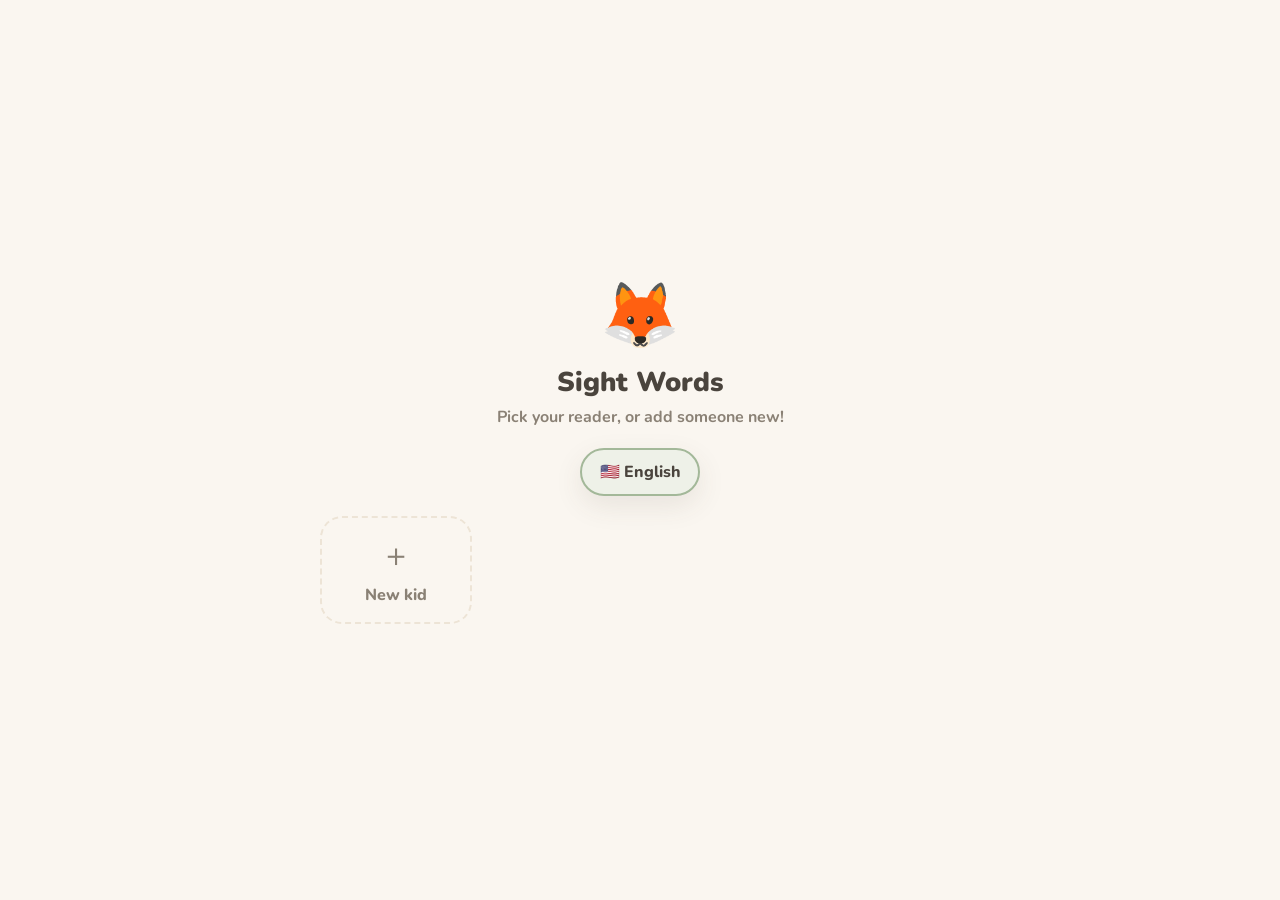
==== index.html @ 8b08bd94 "Reading levels through grade 6; per-kid German enable toggle Reading levels: - English gains g4/g5/g" ====
<!DOCTYPE html>
<html lang="en">
<head>
<meta charset="UTF-8">
<meta name="viewport" content="width=device-width, initial-scale=1, maximum-scale=1, viewport-fit=cover, user-scalable=no">
<title>Sight Words</title>
<meta name="description" content="Bilingual sight-word reading practice for early readers — English and German.">

<!-- PWA -->
<link rel="manifest" href="manifest.json">
<meta name="theme-color" content="#FAF6F0">
<link rel="apple-touch-icon" href="icons/apple-touch-icon.png">
<meta name="apple-mobile-web-app-capable" content="yes">
<meta name="apple-mobile-web-app-status-bar-style" content="default">
<meta name="apple-mobile-web-app-title" content="Sight Words">
<link rel="icon" href="icons/icon-192.png">

<link rel="preconnect" href="https://fonts.googleapis.com">
<link rel="preconnect" href="https://fonts.gstatic.com" crossorigin>
<link href="https://fonts.googleapis.com/css2?family=Nunito:wght@700;800;900&display=swap" rel="stylesheet">

<link rel="stylesheet" href="style.css">
</head>
<body>

<div id="app">

  <!-- ============ SCREEN: KID PICKER ============ -->
  <section id="screen-picker" class="screen active">
    <div class="picker-body">
      <div class="picker-hero">🦊</div>
      <h1 class="screen-title">Sight Words</h1>
      <p id="picker-sub" class="screen-sub">Pick your reader, or add someone new!</p>

      <div id="picker-lang-toggle" class="lang-toggle" role="tablist">
        <button type="button" class="lang-btn active" data-lang="en" aria-label="English">🇺🇸 English</button>
        <button type="button" class="lang-btn" data-lang="de" aria-label="Deutsch">🇩🇪 Deutsch</button>
      </div>

      <div id="kid-list" class="kid-list"></div>

      <form id="new-kid-form" class="new-kid-form hidden">
        <input id="new-kid-input" class="text-input" type="text" placeholder="Kid's name" maxlength="40" autocomplete="off" required>
        <div class="new-kid-actions">
          <button type="button" id="btn-new-kid-cancel" class="btn btn-secondary">Cancel</button>
          <button type="submit" id="btn-new-kid-submit" class="btn btn-primary">Let's go!</button>
        </div>
      </form>
    </div>
  </section>

  <!-- ============ SCREEN: HOME ============ -->
  <section id="screen-home" class="screen">
    <div class="home-topbar">
      <div class="home-topbar-left">
        <button id="btn-switch-kid" type="button" class="icon-btn" aria-label="Switch kid" title="Switch kid">👥</button>
        <button id="btn-leaderboard" type="button" class="icon-btn" aria-label="Leaderboard" title="Leaderboard">🏆</button>
      </div>
      <div id="home-lang-toggle" class="lang-toggle lang-toggle-compact" role="tablist">
        <button type="button" class="lang-btn active" data-lang="en" aria-label="English">🇺🇸</button>
        <button type="button" class="lang-btn" data-lang="de" aria-label="Deutsch">🇩🇪</button>
      </div>
      <button id="btn-open-settings" type="button" class="icon-btn" aria-label="Settings" title="Settings">⚙️</button>
    </div>

    <h1 id="home-greeting" class="screen-title">Hi there! 👋</h1>

    <div class="home-cards">
      <div id="card-streak" class="card card-streak">
        <div id="streak-icon" class="card-icon">🔥</div>
        <div id="streak-text" class="card-big-text">0 day streak</div>
      </div>

      <div class="card card-progress">
        <div class="progress-bar-row">
          <div class="progress-bar-track">
            <div id="progress-bar-fill" class="progress-bar-fill"></div>
          </div>
          <div id="progress-bar-label" class="progress-bar-label">0/20</div>
        </div>
        <div id="progress-encouragement" class="card-sub-text">Let's get started!</div>
      </div>

      <div class="card card-weekly">
        <div class="weekly-chart-header">
          <span id="weekly-chart-title" class="weekly-chart-title">Last 7 days</span>
        </div>
        <div id="weekly-chart" class="weekly-chart"></div>
      </div>
    </div>

    <button id="btn-start-practice" type="button" class="btn-start">Start practice ▶</button>
  </section>

  <!-- ============ SCREEN: PRACTICE ============ -->
  <section id="screen-practice" class="screen">
    <div class="practice-topbar">
      <div id="practice-progress-track" class="practice-progress-track">
        <div id="practice-progress-fill" class="practice-progress-fill"></div>
      </div>
      <button id="btn-end-session" type="button" class="btn-end-session">End session</button>
    </div>

    <div id="speech-unsupported-banner" class="banner hidden">
      Speech isn't available here — open this page in Safari.
    </div>

    <div class="practice-center">
      <div id="confetti-layer" class="confetti" aria-hidden="true"></div>
      <div id="practice-word" class="practice-word"></div>
      <p id="practice-prompt" class="practice-prompt">What word is this?</p>
    </div>

    <div class="practice-mic-area">
      <button id="btn-mic" type="button" class="mic-btn" aria-label="Tap to listen">
        <span class="mic-emoji">🎤</span>
      </button>
      <p id="mic-status" class="mic-status">Tap to listen</p>
    </div>

    <div id="feedback-wrong" class="feedback-wrong hidden">
      <button id="btn-hear-word" type="button" class="btn btn-secondary">🔊 Hear the word</button>
      <button id="btn-mark-correct" type="button" class="btn btn-secondary">✅ I said it right!</button>
      <button id="btn-next-word" type="button" class="btn btn-primary">Next ▸</button>
    </div>

    <button id="btn-skip" type="button" class="btn-skip">Skip ▸</button>
  </section>

  <!-- ============ SCREEN: SESSION SUMMARY ============ -->
  <section id="screen-summary" class="screen">
    <div id="summary-confetti" class="confetti" aria-hidden="true"></div>
    <div class="summary-body">
      <div class="summary-emoji">🎉</div>
      <h1 id="summary-title" class="screen-title">Session complete!</h1>
      <div id="summary-stars" class="summary-stars"></div>
      <div id="summary-count" class="summary-count">0 / 0 correct</div>
      <div id="summary-practiced" class="card-sub-text"></div>
    </div>
    <button id="btn-summary-home" type="button" class="btn btn-primary btn-large">Back home</button>
  </section>

  <!-- ============ SCREEN: SETTINGS ============ -->
  <section id="screen-settings" class="screen">
    <div class="settings-topbar">
      <button id="btn-settings-back" type="button" class="icon-btn" aria-label="Back" title="Back">←</button>
      <h1 id="settings-heading" class="screen-title settings-title">Settings</h1>
    </div>

    <div class="settings-block">
      <h2 id="appearance-heading" class="section-title">Appearance</h2>
      <label id="label-theme" class="field-label">Theme</label>
      <div id="theme-toggle" class="lang-toggle" role="tablist">
        <button type="button" id="theme-btn-light" class="lang-btn theme-btn active" data-theme="light">☀️ Light</button>
        <button type="button" id="theme-btn-dark" class="lang-btn theme-btn" data-theme="dark">🌙 Dark</button>
      </div>
    </div>

    <div class="settings-block">
      <h2 id="general-heading" class="section-title">General</h2>
      <label id="label-avatar" class="field-label">Avatar</label>
      <p id="avatar-progress-text" class="settings-hint">0 words mastered combined</p>
      <div id="emoji-picker" class="emoji-picker"></div>

      <label id="label-enable-german" class="field-label">🇩🇪 Enable German</label>
      <div id="german-toggle" class="lang-toggle" role="tablist">
        <button type="button" id="german-toggle-off" class="lang-btn german-toggle-btn active" data-german="off">Off</button>
        <button type="button" id="german-toggle-on" class="lang-btn german-toggle-btn" data-german="on">On</button>
      </div>

      <label id="label-kid-name" class="field-label">Kid's name</label>
      <input id="settings-kid-name" class="text-input" type="text" maxlength="40">

      <label id="label-words-per-session" class="field-label">Words per session</label>
      <input id="settings-words-per-session" class="text-input" type="number" min="5" max="50" inputmode="numeric">

      <label id="label-new-words-per-day" class="field-label">New words per day</label>
      <input id="settings-new-words-per-day" class="text-input" type="number" min="0" max="10" inputmode="numeric">

      <label id="label-level-en" class="field-label">Reading level 🇺🇸</label>
      <div id="level-picker-en" class="level-picker" role="tablist"></div>

      <div id="german-level-block" class="hidden">
        <label id="label-level-de" class="field-label">Reading level 🇩🇪</label>
        <div id="level-picker-de" class="level-picker" role="tablist"></div>
      </div>

      <button id="btn-settings-save" type="button" class="btn btn-primary btn-large">Save settings</button>
    </div>

    <div class="settings-block">
      <h2 class="section-title"><span id="mastery-title-text">Word mastery</span> <span id="mastery-lang-label" class="section-title-sub"></span></h2>
      <div id="mastery-chips" class="mastery-chips"></div>
      <div id="mastery-lists" class="mastery-lists"></div>
    </div>

    <div class="settings-block settings-danger">
      <h2 id="danger-zone-heading" class="section-title">Danger zone</h2>

      <div class="danger-row">
        <p id="reset-hint" class="settings-hint">Clears all progress for this kid, in both languages. Can't be undone.</p>
        <button id="btn-reset-progress" type="button" class="btn btn-danger">Reset all progress</button>
        <div id="confirm-reset" class="confirm-box hidden">
          <p id="reset-confirm-text">Really reset everything for this kid?</p>
          <div class="confirm-actions">
            <button id="btn-reset-cancel" type="button" class="btn btn-secondary">Cancel</button>
            <button id="btn-reset-confirm" type="button" class="btn btn-danger">Yes, delete everything</button>
          </div>
        </div>
      </div>

      <div class="danger-row">
        <p id="delete-hint" class="settings-hint">Removes this kid entirely, from every device. Can't be undone.</p>
        <button id="btn-delete-kid" type="button" class="btn btn-danger">Delete kid</button>
        <div id="confirm-delete-kid" class="confirm-box hidden">
          <p id="delete-confirm-text">Really delete this kid completely?</p>
          <div class="confirm-actions">
            <button id="btn-delete-kid-cancel" type="button" class="btn btn-secondary">Cancel</button>
            <button id="btn-delete-kid-confirm" type="button" class="btn btn-danger">Yes, delete everything</button>
          </div>
        </div>
      </div>
    </div>
  </section>

  <!-- ============ SCREEN: LEADERBOARD ============ -->
  <section id="screen-leaderboard" class="screen">
    <div class="settings-topbar">
      <button id="btn-leaderboard-back" type="button" class="icon-btn" aria-label="Back" title="Back">←</button>
      <h1 id="leaderboard-heading" class="screen-title settings-title">Leaderboard</h1>
    </div>

    <div id="period-picker" class="level-picker" role="tablist"></div>

    <div id="leaderboard-list" class="leaderboard-list"></div>
  </section>

</div>

<div id="toast" class="toast hidden"></div>

<script src="words.js"></script>
<script src="app.js"></script>
</body>
</html>
---- style.css ----
/* ===========================================================
   Sight Words Training — styles
   Modern Scandi pastel, cheerful, mobile-first (scales to iPad).
   =========================================================== */

:root {
  --bg: #FAF6F0;
  --ink: #4A443D;
  --ink-dim: #8A8175;
  --card: #FFFDF9;
  --border: #EDE4D6;

  --sage: #A3B899;
  --sage-deep: #5F7355;
  --rose: #DFA8A8;
  --rose-deep: #8F4F4F;
  --ochre: #E5C078;
  --ochre-deep: #8A6A2E;
  --powder: #A5BFD0;
  --powder-deep: #3F5A6B;

  --success: #7EA46B;
  --danger: #C96A5B;
  --danger-deep: #8A3B2E;

  --shadow: 0 10px 28px rgba(74, 68, 61, 0.10);
  --shadow-lg: 0 16px 40px rgba(74, 68, 61, 0.16);
  --radius: 22px;
  --radius-sm: 16px;
}

/* Theme is app-controlled (Settings > Appearance), not tied to the
   device's system setting — defaults to light regardless of OS mode. */
:root[data-theme="dark"] {
  --bg: #23211d;
  --ink: #F3EEE4;
  --ink-dim: #ABA294;
  --card: #2E2B25;
  --border: #3C382F;
  --shadow: 0 10px 28px rgba(0, 0, 0, 0.35);
  --shadow-lg: 0 16px 40px rgba(0, 0, 0, 0.45);
}

* { box-sizing: border-box; }
p { margin: 0; }

html, body {
  height: 100%;
  overflow-x: hidden;
  overscroll-behavior: none;
}

body {
  margin: 0;
  background: var(--bg);
  color: var(--ink);
  font-family: "Nunito", -apple-system, BlinkMacSystemFont, "Segoe UI", Roboto, Helvetica, Arial, sans-serif;
  font-size: 16px;
  -webkit-tap-highlight-color: transparent;
  user-select: none;
  -webkit-user-select: none;
}

button, input {
  font-family: inherit;
  color: inherit;
  font-size: 16px; /* prevents iOS zoom-on-focus */
}

button { cursor: pointer; }

#app {
  min-height: 100vh;
  min-height: 100dvh;
  display: flex;
  flex-direction: column;
  padding-top: env(safe-area-inset-top);
  padding-bottom: env(safe-area-inset-bottom);
  padding-left: env(safe-area-inset-left);
  padding-right: env(safe-area-inset-right);
  max-width: 640px;
  margin: 0 auto;
  position: relative;
}

.screen {
  display: none;
  flex: 1;
  flex-direction: column;
  padding: 1.5rem 1.5rem 2rem;
  min-height: 100%;
}
.screen.active { display: flex; }

.screen-title {
  font-size: 1.7rem;
  font-weight: 900;
  margin: 0 0 0.35rem;
  text-align: center;
}
.screen-sub {
  text-align: center;
  color: var(--ink-dim);
  font-weight: 700;
  margin-bottom: 1.25rem;
}

.icon-btn {
  background: var(--card);
  border: none;
  border-radius: 14px;
  width: 2.75rem;
  height: 2.75rem;
  min-width: 56px;
  min-height: 56px;
  font-size: 1.3rem;
  display: flex;
  align-items: center;
  justify-content: center;
  box-shadow: var(--shadow);
  transition: transform 0.15s ease;
}
.icon-btn:active { transform: scale(0.92); }

/* ---------------- Buttons ---------------- */

.btn {
  border: none;
  border-radius: 16px;
  padding: 0.9rem 1.4rem;
  font-weight: 800;
  font-size: 1.05rem;
  min-height: 56px;
  transition: transform 0.15s ease, box-shadow 0.15s ease;
  box-shadow: var(--shadow);
}
.btn:active { transform: scale(0.96); }

.btn-primary { background: var(--sage); color: #fff; }
.btn-secondary { background: var(--card); color: var(--ink); border: 2px solid var(--border); }
.btn-danger { background: var(--danger); color: #fff; }
.btn-large { width: 100%; font-size: 1.15rem; padding: 1.1rem 1.4rem; }

.btn-start {
  margin-top: auto;
  border: none;
  border-radius: 24px;
  padding: 1.3rem;
  font-size: 1.35rem;
  font-weight: 900;
  color: #fff;
  background: linear-gradient(135deg, var(--sage), var(--powder));
  box-shadow: var(--shadow-lg);
  min-height: 64px;
  transition: transform 0.15s ease;
}
.btn-start:active { transform: scale(0.97); }

.text-input {
  width: 100%;
  border: 2px solid var(--border);
  background: var(--card);
  border-radius: var(--radius-sm);
  padding: 0.85rem 1rem;
  font-weight: 700;
  margin-bottom: 1rem;
  min-height: 56px;
}
.text-input:focus { outline: 2px solid var(--sage); }

.field-label {
  display: block;
  font-weight: 800;
  color: var(--ink-dim);
  font-size: 0.9rem;
  margin: 0.4rem 0 0.35rem;
}

/* ---------------- Lang toggle ---------------- */

.lang-toggle {
  display: flex;
  gap: 0.5rem;
  justify-content: center;
  margin-bottom: 1.25rem;
}
.lang-btn {
  border: 2px solid var(--border);
  background: var(--card);
  border-radius: 999px;
  padding: 0.6rem 1.1rem;
  font-weight: 800;
  min-height: 48px;
  box-shadow: var(--shadow);
  transition: transform 0.15s ease, border-color 0.15s ease;
}
.lang-btn.active {
  border-color: var(--sage);
  background: color-mix(in srgb, var(--sage) 18%, var(--card));
}
.lang-btn:active { transform: scale(0.94); }
.lang-toggle-compact {
  /* Overrides .lang-toggle's margin-bottom (meant for standalone use) so
     this embedded topbar instance doesn't get pushed off-center relative
     to the icon buttons sharing its flex row. */
  margin-bottom: 0;
}
.lang-toggle-compact .lang-btn {
  padding: 0.5rem 0.7rem;
  min-height: 44px;
  font-size: 1.2rem;
}

/* Reading-level picker (Settings > General) — same segmented-control look
   as .lang-toggle/.lang-btn (deliberately a separate class, not reusing
   .lang-toggle, so the global language-toggle click delegator never sees
   these buttons), left-aligned and wrapping since its labels
   ("2nd/3rd grade" / "2./3. Klasse") are longer than a lang flag. */
.level-picker {
  display: flex;
  gap: 0.5rem;
  flex-wrap: wrap;
  margin-bottom: 1rem;
}
.level-btn {
  border: 2px solid var(--border);
  background: var(--card);
  border-radius: 999px;
  padding: 0.55rem 0.9rem;
  font-weight: 800;
  font-size: 0.9rem;
  min-height: 44px;
  box-shadow: var(--shadow);
  transition: transform 0.15s ease, border-color 0.15s ease;
}
.level-btn.selected {
  border-color: var(--sage);
  background: color-mix(in srgb, var(--sage) 18%, var(--card));
}
.level-btn:active { transform: scale(0.94); }

/* ---------------- Emoji picker (Settings > Avatar) ---------------- */

.emoji-picker { margin-bottom: 0.5rem; }
.avatar-tier { margin-bottom: 0.9rem; }
.avatar-tier:last-child { margin-bottom: 0; }
.avatar-tier-label {
  font-size: 0.78rem;
  font-weight: 800;
  color: var(--ink-dim);
  margin-bottom: 0.4rem;
}
.avatar-tier-row {
  display: flex;
  flex-wrap: wrap;
  gap: 0.5rem;
}
.emoji-btn {
  border: 2px solid var(--border);
  background: var(--card);
  border-radius: 14px;
  width: 3rem;
  height: 3rem;
  min-width: 48px;
  min-height: 48px;
  font-size: 1.5rem;
  display: flex;
  align-items: center;
  justify-content: center;
  box-shadow: var(--shadow);
  transition: transform 0.15s ease, border-color 0.15s ease;
}
.emoji-btn.selected {
  border-color: var(--sage);
  background: color-mix(in srgb, var(--sage) 18%, var(--card));
}
.emoji-btn:active { transform: scale(0.92); }
.emoji-btn.locked {
  position: relative;
  opacity: 0.4;
  box-shadow: none;
  cursor: not-allowed;
}
.emoji-btn.locked:active { transform: none; }
.emoji-btn-lock {
  position: absolute;
  bottom: -3px;
  right: -3px;
  font-size: 0.7rem;
  background: var(--card);
  border-radius: 50%;
  line-height: 1;
  padding: 2px;
}

/* ---------------- Picker screen ---------------- */

.picker-body {
  display: flex;
  flex-direction: column;
  justify-content: center;
  flex: 1;
  overflow-y: auto;
}
.picker-hero {
  font-size: 4rem;
  text-align: center;
  margin-bottom: 0.25rem;
}

.kid-list {
  display: grid;
  /* Column count derives from available width instead of fixed per-
     breakpoint counts: auto-fill can never make the grid wider than its
     container (the 1fr max caps every track), so cards can't bleed past
     the screen edges no matter the viewport or name length — and wider
     screens automatically fit more kids per row. */
  grid-template-columns: repeat(auto-fill, minmax(120px, 1fr));
  gap: 0.7rem;
  width: 100%;
  max-width: 100%;
}

.kid-card {
  background: var(--card);
  border: none;
  border-radius: var(--radius);
  padding: 1rem 0.6rem;
  box-shadow: var(--shadow);
  display: flex;
  flex-direction: column;
  align-items: center;
  gap: 0.4rem;
  min-height: 104px;
  min-width: 0; /* let the grid track shrink below the name's min-content width */
  transition: transform 0.15s ease;
}
.kid-card:active { transform: scale(0.95); }
.kid-card.selected { outline: 3px solid var(--sage); outline-offset: -3px; }
.kid-card .kid-avatar { font-size: 2rem; }
.kid-card .kid-name { font-weight: 800; text-align: center; overflow-wrap: anywhere; }

.kid-card.new-kid-card {
  background: transparent;
  border: 2px dashed var(--border);
  box-shadow: none;
  color: var(--ink-dim);
}
.kid-card.new-kid-card .kid-avatar { font-size: 2rem; }

.new-kid-form {
  margin-top: 1.25rem;
}
.new-kid-actions {
  display: flex;
  gap: 0.7rem;
}
.new-kid-actions .btn { flex: 1; }

/* ---------------- Home screen ---------------- */

.home-topbar {
  display: flex;
  align-items: center;
  justify-content: space-between;
  margin-bottom: 1rem;
}
.home-topbar-left { display: flex; align-items: center; gap: 0.5rem; }

#home-greeting { margin-top: 0.25rem; }

.home-cards {
  display: flex;
  flex-direction: column;
  gap: 0.9rem;
  margin: 1rem 0 1.5rem;
}

.card {
  background: var(--card);
  border-radius: var(--radius);
  padding: 1.1rem 1.25rem;
  box-shadow: var(--shadow);
  display: flex;
  align-items: center;
  gap: 1rem;
}

.card-streak { background: linear-gradient(135deg, color-mix(in srgb, var(--ochre) 35%, var(--card)), var(--card)); transition: background 0.3s ease; }
.card-streak.no-streak { background: linear-gradient(135deg, color-mix(in srgb, var(--powder) 32%, var(--card)), var(--card)); }
.card-icon { font-size: 2rem; }
.card-big-text { font-size: 1.2rem; font-weight: 800; }
.card-mid-text { font-size: 1.05rem; font-weight: 700; color: var(--ink-dim); }
.card-sub-text { font-size: 0.95rem; font-weight: 700; color: var(--ink-dim); text-align: center; }

.card-progress { flex-direction: column; align-items: stretch; }
.progress-bar-row {
  display: flex;
  align-items: center;
  gap: 0.75rem;
}
.progress-bar-track {
  flex: 1;
  height: 22px;
  border-radius: 999px;
  background: var(--border);
  overflow: hidden;
  box-shadow: inset 0 2px 4px rgba(74, 68, 61, 0.12);
}
.progress-bar-fill {
  height: 100%;
  width: 0%;
  background: linear-gradient(90deg, var(--sage), var(--powder));
  border-radius: 999px;
  transition: width 0.4s ease;
}
.progress-bar-label {
  font-weight: 900;
  font-size: 1.1rem;
  white-space: nowrap;
  flex-shrink: 0;
}

.card-weekly { flex-direction: column; align-items: stretch; gap: 0.6rem; }
.weekly-chart-header {
  display: flex;
  align-items: center;
  justify-content: space-between;
}
.weekly-chart-title { font-weight: 800; font-size: 0.9rem; color: var(--ink-dim); }

.weekly-chart {
  display: flex;
  justify-content: space-between;
  align-items: flex-end;
  gap: 0.35rem;
}
.weekly-bar-col {
  display: flex;
  flex-direction: column;
  align-items: center;
  gap: 0.3rem;
  flex: 1;
}
/* Positioning context only, no background/box of its own — bars stand
   alone on the card, scaled relative to the week's own busiest day. */
.weekly-bar-track {
  width: 100%;
  max-width: 22px;
  position: relative;
}
.weekly-bar-fill {
  position: absolute;
  left: 0;
  right: 0;
  bottom: 0;
  background: var(--sage);
  border-radius: 7px;
  transition: height 0.3s ease;
}
/* Sits just above the top of its own bar (bottom offset = fill height + a
   few px) so a zero-count day's "0" rests almost on the day label below,
   instead of floating at a fixed height unrelated to the actual count. */
.weekly-bar-count {
  position: absolute;
  left: 50%;
  transform: translateX(-50%);
  font-size: 0.85rem;
  font-weight: 400;
  color: var(--ink-dim);
  white-space: nowrap;
  transition: bottom 0.3s ease;
}
.weekly-bar-col.is-today .weekly-bar-count { font-weight: 800; color: var(--sage-deep); }
.weekly-bar-daylabel { font-size: 0.7rem; font-weight: 400; color: var(--ink-dim); }
.weekly-bar-col.is-today .weekly-bar-daylabel { font-weight: 800; color: var(--ink); }

/* ---------------- Practice screen ---------------- */

.practice-topbar {
  display: flex;
  align-items: center;
  gap: 0.75rem;
  margin-bottom: 0.75rem;
}

.practice-progress-track {
  flex: 1;
  height: 10px;
  border-radius: 999px;
  background: var(--border);
  overflow: hidden;
}
.practice-progress-fill {
  height: 100%;
  width: 0%;
  background: linear-gradient(90deg, var(--sage), var(--powder));
  border-radius: 999px;
  transition: width 0.3s ease;
}

.btn-end-session {
  background: none;
  border: none;
  color: var(--ink-dim);
  font-weight: 700;
  font-size: 0.85rem;
  padding: 0.4rem 0.2rem;
  min-height: 44px;
  white-space: nowrap;
}

.banner {
  background: color-mix(in srgb, var(--ochre) 30%, var(--card));
  border-radius: var(--radius-sm);
  padding: 0.75rem 1rem;
  font-weight: 700;
  font-size: 0.9rem;
  text-align: center;
  margin-bottom: 0.75rem;
}

.practice-center {
  flex: 1;
  display: flex;
  flex-direction: column;
  align-items: center;
  justify-content: center;
  position: relative;
  min-height: 30vh;
  text-align: center;
}

.practice-word {
  font-weight: 900;
  line-height: 1;
  font-size: clamp(2.8rem, 15vw, 6.5rem);
  word-break: break-word;
  color: var(--ink);
  transition: transform 0.15s ease;
}
.practice-word.shake { animation: shake 0.4s ease; }

@keyframes shake {
  0%, 100% { transform: translateX(0); }
  20% { transform: translateX(-8px); }
  40% { transform: translateX(8px); }
  60% { transform: translateX(-6px); }
  80% { transform: translateX(6px); }
}

.practice-prompt {
  margin-top: 0.75rem;
  color: var(--ink-dim);
  font-weight: 700;
  font-size: 0.95rem;
}

.practice-mic-area {
  display: flex;
  flex-direction: column;
  align-items: center;
  gap: 0.6rem;
  padding: 1rem 0;
}

.mic-btn {
  width: 6rem;
  height: 6rem;
  border-radius: 50%;
  border: none;
  background: linear-gradient(135deg, var(--sage), var(--powder));
  box-shadow: var(--shadow-lg);
  display: flex;
  align-items: center;
  justify-content: center;
  transition: transform 0.15s ease;
}
.mic-btn:active { transform: scale(0.93); }
.mic-btn .mic-emoji { font-size: 2.4rem; }
.mic-btn:disabled { opacity: 0.4; }

.mic-btn.listening {
  animation: pulse 1.1s ease-in-out infinite;
}
/* Visual cue that the last attempt on this word came back wrong — cleared
   the moment they retry, mark it correct, or move to the next word. */
.mic-btn.was-wrong {
  background: linear-gradient(135deg, var(--rose), color-mix(in srgb, var(--rose) 45%, var(--card)));
}
@keyframes pulse {
  0%, 100% { box-shadow: 0 0 0 0 color-mix(in srgb, var(--sage) 55%, transparent), var(--shadow-lg); }
  50% { box-shadow: 0 0 0 18px color-mix(in srgb, var(--sage) 0%, transparent), var(--shadow-lg); }
}

.mic-status {
  font-weight: 800;
  color: var(--ink-dim);
  min-height: 1.3em;
}

.feedback-wrong {
  display: flex;
  flex-wrap: wrap;
  gap: 0.7rem;
  justify-content: center;
  padding-bottom: 0.5rem;
}
.feedback-wrong .btn { flex: 1 1 140px; max-width: 220px; }

.btn-skip {
  background: none;
  border: none;
  color: var(--ink-dim);
  font-weight: 700;
  align-self: center;
  padding: 0.6rem 1rem;
  min-height: 48px;
}

/* Confetti burst — plain CSS, pastel palette, short-lived */
.confetti {
  position: absolute;
  inset: 0;
  pointer-events: none;
  overflow: visible;
  z-index: 5;
}
.confetti-piece {
  position: absolute;
  top: 50%;
  left: 50%;
  width: 10px;
  height: 14px;
  border-radius: 3px;
  opacity: 0;
}
.confetti-piece.burst {
  animation: confetti-burst 1.1s ease-out forwards;
}
@keyframes confetti-burst {
  0% { opacity: 1; transform: translate(-50%, -50%) rotate(0deg) translateY(0); }
  100% { opacity: 0; transform: translate(var(--dx), var(--dy)) rotate(var(--rot)); }
}

.win-star {
  position: absolute;
  top: 50%;
  left: 50%;
  transform: translate(-50%, -50%) scale(0);
  font-size: 4.5rem;
  z-index: 6;
  pointer-events: none;
}
.win-star.pop { animation: star-pop 1.1s ease-out forwards; }
@keyframes star-pop {
  0% { transform: translate(-50%, -50%) scale(0) rotate(0deg); opacity: 0; }
  35% { transform: translate(-50%, -50%) scale(1.3) rotate(-10deg); opacity: 1; }
  60% { transform: translate(-50%, -50%) scale(1) rotate(6deg); opacity: 1; }
  100% { transform: translate(-50%, -50%) scale(1) rotate(0deg); opacity: 0; }
}

/* ---------------- Summary screen ---------------- */

.summary-body {
  flex: 1;
  display: flex;
  flex-direction: column;
  align-items: center;
  justify-content: center;
  gap: 0.5rem;
  position: relative;
}
.summary-emoji { font-size: 3.5rem; }
.summary-stars { font-size: 2rem; letter-spacing: 0.2rem; }
.summary-count { font-size: 1.6rem; font-weight: 900; }

/* ---------------- Settings screen ---------------- */

.settings-topbar {
  display: flex;
  align-items: center;
  gap: 0.75rem;
  margin-bottom: 0.5rem;
}
.settings-title { margin: 0; text-align: left; flex: 1; }

.settings-block {
  background: var(--card);
  border-radius: var(--radius);
  box-shadow: var(--shadow);
  padding: 1.1rem 1.25rem;
  margin-bottom: 1rem;
}

.section-title {
  font-size: 1.05rem;
  font-weight: 900;
  margin: 0 0 0.6rem;
}
.section-title-sub {
  font-weight: 700;
  color: var(--ink-dim);
  font-size: 0.9rem;
}

.settings-hint {
  color: var(--ink-dim);
  font-weight: 600;
  font-size: 0.9rem;
  margin-bottom: 0.6rem;
}

.mastery-chips {
  display: grid;
  grid-template-columns: repeat(2, 1fr);
  gap: 0.6rem;
  margin-bottom: 0.9rem;
}
.mastery-chip {
  border-radius: var(--radius-sm);
  padding: 0.75rem 0.9rem;
  font-weight: 800;
  display: flex;
  flex-direction: column;
  gap: 0.15rem;
}
.mastery-chip .chip-count { font-size: 1.4rem; font-weight: 900; }
.mastery-chip .chip-label { font-size: 0.8rem; opacity: 0.85; }
.chip-new { background: color-mix(in srgb, var(--powder) 35%, var(--card)); color: var(--powder-deep); }
.chip-learning { background: color-mix(in srgb, var(--rose) 35%, var(--card)); color: var(--rose-deep); }
.chip-familiar { background: color-mix(in srgb, var(--ochre) 35%, var(--card)); color: var(--ochre-deep); }
.chip-mastered { background: color-mix(in srgb, var(--sage) 35%, var(--card)); color: var(--sage-deep); }

.mastery-lists { display: flex; flex-direction: column; gap: 0.5rem; }
.mastery-level-group summary {
  cursor: pointer;
  font-weight: 800;
  padding: 0.6rem 0.2rem;
  list-style: none;
}
.mastery-level-group summary::-webkit-details-marker { display: none; }
.mastery-level-group summary::before { content: "▸ "; }
.mastery-level-group[open] summary::before { content: "▾ "; }
.mastery-word-chips {
  display: flex;
  flex-wrap: wrap;
  gap: 0.35rem;
  padding: 0.4rem 0.2rem 0.6rem;
}
.mastery-word-chip {
  background: var(--bg);
  border: 1px solid var(--border);
  border-radius: 999px;
  padding: 0.25rem 0.6rem;
  font-size: 0.85rem;
  font-weight: 700;
}

.settings-danger .danger-row { margin-bottom: 1rem; }
.settings-danger .danger-row:last-child { margin-bottom: 0; }

.confirm-box {
  background: color-mix(in srgb, var(--danger) 12%, var(--card));
  border-radius: var(--radius-sm);
  padding: 0.85rem;
  margin-top: 0.6rem;
}
.confirm-box p { font-weight: 800; margin-bottom: 0.6rem; }
.confirm-actions { display: flex; gap: 0.6rem; }
.confirm-actions .btn { flex: 1; }

/* ---------------- Leaderboard ---------------- */

/* 5 options must fit on one line even on the narrowest iPhone — denser
   sizing than the 2-3-option reading-level pickers that share .level-btn. */
#period-picker {
  margin-bottom: 1.25rem;
  flex-wrap: nowrap;
  gap: 0.3rem;
}
#period-picker .level-btn {
  flex: 1;
  padding: 0.5rem 0.2rem;
  font-size: 0.72rem;
  min-height: 40px;
  white-space: nowrap;
}

.leaderboard-list { display: flex; flex-direction: column; gap: 0.6rem; }
.leaderboard-row {
  background: var(--card);
  border-radius: var(--radius-sm);
  box-shadow: var(--shadow);
  padding: 0.7rem 1rem;
  display: flex;
  align-items: center;
  gap: 0.75rem;
}
.leaderboard-row.current { outline: 3px solid var(--sage); }
.leaderboard-rank {
  font-size: 1.1rem;
  font-weight: 900;
  width: 1.8rem;
  text-align: center;
  flex-shrink: 0;
  color: var(--ink-dim);
}
.leaderboard-avatar { font-size: 1.6rem; flex-shrink: 0; }
.leaderboard-name { font-weight: 800; flex: 1; }
.leaderboard-count { font-weight: 800; color: var(--ink-dim); white-space: nowrap; }

/* ---------------- Toast ---------------- */

.toast {
  position: fixed;
  left: 50%;
  bottom: calc(1.5rem + env(safe-area-inset-bottom));
  transform: translateX(-50%);
  background: var(--ink);
  color: var(--bg);
  padding: 0.75rem 1.3rem;
  border-radius: 999px;
  font-weight: 800;
  box-shadow: var(--shadow-lg);
  z-index: 100;
  max-width: 90vw;
  text-align: center;
  transition: opacity 0.25s ease, transform 0.25s ease;
}
.toast.hidden { opacity: 0; pointer-events: none; transform: translateX(-50%) translateY(10px); }

.hidden { display: none !important; }

/* ---------------- iPad / larger screens ---------------- */

@media (min-width: 700px) {
  #app { max-width: 720px; }
  .screen { padding: 2.25rem 2.5rem 2.5rem; }
  .practice-word { font-size: clamp(3.5rem, 12vw, 8rem); }
  .mic-btn { width: 7.5rem; height: 7.5rem; }
  .mic-btn .mic-emoji { font-size: 3rem; }
}
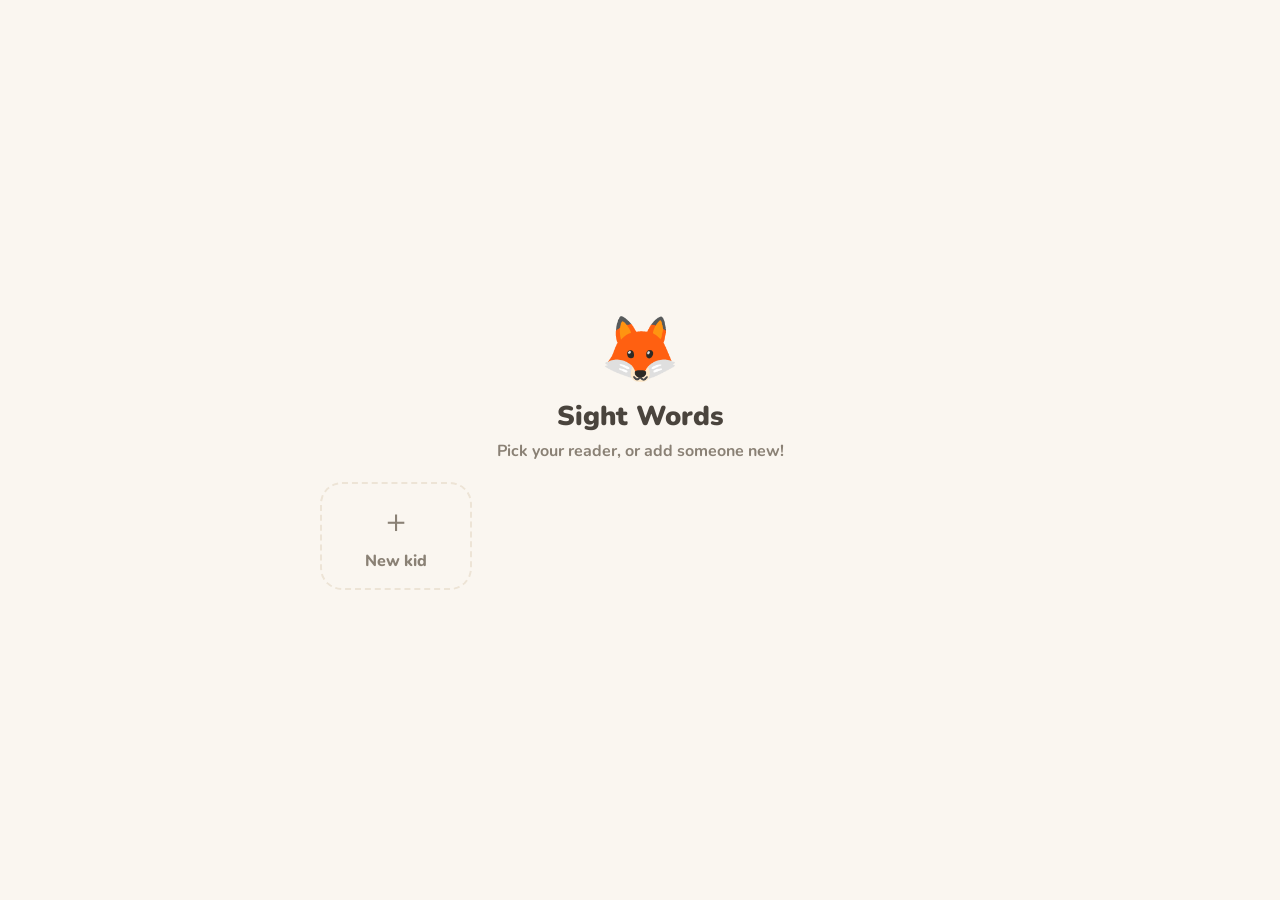
==== commit 0a00b12a: "Rework home screen: level picker, weekly chart fix, drop unused UI - Remove the redundant EN/DE togg" ====
--- a/index.html
+++ b/index.html
@@ -32,11 +32,6 @@
       <h1 class="screen-title">Sight Words</h1>
       <p id="picker-sub" class="screen-sub">Pick your reader, or add someone new!</p>
 
-      <div id="picker-lang-toggle" class="lang-toggle" role="tablist">
-        <button type="button" class="lang-btn active" data-lang="en" aria-label="English">🇺🇸 English</button>
-        <button type="button" class="lang-btn" data-lang="de" aria-label="Deutsch">🇩🇪 Deutsch</button>
-      </div>
-
       <div id="kid-list" class="kid-list"></div>
 
       <form id="new-kid-form" class="new-kid-form hidden">
@@ -52,10 +47,6 @@
   <!-- ============ SCREEN: HOME ============ -->
   <section id="screen-home" class="screen">
     <div class="home-topbar">
-      <div class="home-topbar-left">
-        <button id="btn-switch-kid" type="button" class="icon-btn" aria-label="Switch kid" title="Switch kid">👥</button>
-        <button id="btn-leaderboard" type="button" class="icon-btn" aria-label="Leaderboard" title="Leaderboard">🏆</button>
-      </div>
       <div id="home-lang-toggle" class="lang-toggle lang-toggle-compact" role="tablist">
         <button type="button" class="lang-btn active" data-lang="en" aria-label="English">🇺🇸</button>
         <button type="button" class="lang-btn" data-lang="de" aria-label="Deutsch">🇩🇪</button>
@@ -66,11 +57,6 @@
     <h1 id="home-greeting" class="screen-title">Hi there! 👋</h1>
 
     <div class="home-cards">
-      <div id="card-streak" class="card card-streak">
-        <div id="streak-icon" class="card-icon">🔥</div>
-        <div id="streak-text" class="card-big-text">0 day streak</div>
-      </div>
-
       <div class="card card-progress">
         <div class="progress-bar-row">
           <div class="progress-bar-track">
@@ -89,15 +75,16 @@
       </div>
     </div>
 
+    <label id="label-home-level" class="field-label">Reading level</label>
+    <div id="home-level-picker" class="level-picker home-level-picker" role="tablist"></div>
+
     <button id="btn-start-practice" type="button" class="btn-start">Start practice ▶</button>
   </section>
 
   <!-- ============ SCREEN: PRACTICE ============ -->
   <section id="screen-practice" class="screen">
     <div class="practice-topbar">
-      <div id="practice-progress-track" class="practice-progress-track">
-        <div id="practice-progress-fill" class="practice-progress-fill"></div>
-      </div>
+      <div id="practice-progress-track" class="practice-progress-track"></div>
       <button id="btn-end-session" type="button" class="btn-end-session">End session</button>
     </div>
 
@@ -109,6 +96,19 @@
       <div id="confetti-layer" class="confetti" aria-hidden="true"></div>
       <div id="practice-word" class="practice-word"></div>
       <p id="practice-prompt" class="practice-prompt">What word is this?</p>
+      <div id="mastery-celebration" class="mastery-celebration hidden">
+        <div class="mastery-celebration-icon">🏆</div>
+        <div id="mastery-celebration-text" class="mastery-celebration-text"></div>
+        <div id="mastery-celebration-sub" class="mastery-celebration-sub"></div>
+      </div>
+      <div id="sentence-panel" class="sentence-panel hidden">
+        <p id="sentence-intro" class="sentence-intro">Try reading!</p>
+        <p id="sentence-text" class="sentence-text"></p>
+        <div class="sentence-actions">
+          <button id="btn-sentence-i-read-it" type="button" class="btn btn-secondary">✅ I read it!</button>
+          <button id="btn-sentence-continue" type="button" class="btn btn-primary">Continue practicing ▶</button>
+        </div>
+      </div>
     </div>
 
     <div class="practice-mic-area">
@@ -148,6 +148,10 @@
     </div>
 
     <div class="settings-block">
+      <button id="btn-switch-kid" type="button" class="btn btn-secondary btn-switch-kid">👥 <span id="switch-kid-label">Switch kid</span></button>
+    </div>
+
+    <div class="settings-block">
       <h2 id="appearance-heading" class="section-title">Appearance</h2>
       <label id="label-theme" class="field-label">Theme</label>
       <div id="theme-toggle" class="lang-toggle" role="tablist">
@@ -176,14 +180,6 @@
 
       <label id="label-new-words-per-day" class="field-label">New words per day</label>
       <input id="settings-new-words-per-day" class="text-input" type="number" min="0" max="10" inputmode="numeric">
-
-      <label id="label-level-en" class="field-label">Reading level 🇺🇸</label>
-      <div id="level-picker-en" class="level-picker" role="tablist"></div>
-
-      <div id="german-level-block" class="hidden">
-        <label id="label-level-de" class="field-label">Reading level 🇩🇪</label>
-        <div id="level-picker-de" class="level-picker" role="tablist"></div>
-      </div>
 
       <button id="btn-settings-save" type="button" class="btn btn-primary btn-large">Save settings</button>
     </div>
@@ -223,23 +219,12 @@
     </div>
   </section>
 
-  <!-- ============ SCREEN: LEADERBOARD ============ -->
-  <section id="screen-leaderboard" class="screen">
-    <div class="settings-topbar">
-      <button id="btn-leaderboard-back" type="button" class="icon-btn" aria-label="Back" title="Back">←</button>
-      <h1 id="leaderboard-heading" class="screen-title settings-title">Leaderboard</h1>
-    </div>
-
-    <div id="period-picker" class="level-picker" role="tablist"></div>
-
-    <div id="leaderboard-list" class="leaderboard-list"></div>
-  </section>
-
 </div>
 
 <div id="toast" class="toast hidden"></div>
 
 <script src="words.js"></script>
+<script src="sentences.js"></script>
 <script src="app.js"></script>
 </body>
 </html>
--- a/style.css
+++ b/style.css
@@ -140,6 +140,7 @@
 .btn-secondary { background: var(--card); color: var(--ink); border: 2px solid var(--border); }
 .btn-danger { background: var(--danger); color: #fff; }
 .btn-large { width: 100%; font-size: 1.15rem; padding: 1.1rem 1.4rem; }
+.btn-switch-kid { width: 100%; }
 
 .btn-start {
   margin-top: auto;
@@ -239,6 +240,12 @@
 }
 .level-btn:active { transform: scale(0.94); }
 
+/* Home-screen level picker sits right above the centered "Start practice"
+   button, so — unlike the left-aligned Settings version — it's centered
+   too, with its own label to match. */
+.home-level-picker { justify-content: center; margin-bottom: 1rem; }
+#label-home-level { text-align: center; }
+
 /* ---------------- Emoji picker (Settings > Avatar) ---------------- */
 
 .emoji-picker { margin-bottom: 0.5rem; }
@@ -365,8 +372,6 @@
   justify-content: space-between;
   margin-bottom: 1rem;
 }
-.home-topbar-left { display: flex; align-items: center; gap: 0.5rem; }
-
 #home-greeting { margin-top: 0.25rem; }
 
 .home-cards {
@@ -386,11 +391,6 @@
   gap: 1rem;
 }
 
-.card-streak { background: linear-gradient(135deg, color-mix(in srgb, var(--ochre) 35%, var(--card)), var(--card)); transition: background 0.3s ease; }
-.card-streak.no-streak { background: linear-gradient(135deg, color-mix(in srgb, var(--powder) 32%, var(--card)), var(--card)); }
-.card-icon { font-size: 2rem; }
-.card-big-text { font-size: 1.2rem; font-weight: 800; }
-.card-mid-text { font-size: 1.05rem; font-weight: 700; color: var(--ink-dim); }
 .card-sub-text { font-size: 0.95rem; font-weight: 700; color: var(--ink-dim); text-align: center; }
 
 .card-progress { flex-direction: column; align-items: stretch; }
@@ -486,17 +486,33 @@
 
 .practice-progress-track {
   flex: 1;
+  display: flex;
+  align-items: stretch;
+  gap: 3px;
   height: 10px;
+}
+.practice-progress-seg {
+  flex: 1;
+  min-width: 2px;
+  height: 100%;
   border-radius: 999px;
   background: var(--border);
-  overflow: hidden;
-}
-.practice-progress-fill {
-  height: 100%;
-  width: 0%;
-  background: linear-gradient(90deg, var(--sage), var(--powder));
-  border-radius: 999px;
-  transition: width 0.3s ease;
+  transition: background-color 0.25s ease, transform 0.2s ease;
+}
+.practice-progress-seg.is-done {
+  background: var(--sage);
+}
+.practice-progress-seg.is-current {
+  background: var(--ochre);
+  transform: scaleY(1.5);
+  animation: seg-pulse 1s ease-in-out infinite;
+}
+.practice-progress-seg.is-skipped {
+  background: var(--rose);
+}
+@keyframes seg-pulse {
+  0%, 100% { opacity: 1; }
+  50% { opacity: 0.55; }
 }
 
 .btn-end-session {
@@ -534,12 +550,17 @@
 .practice-word {
   font-weight: 900;
   line-height: 1;
-  font-size: clamp(2.8rem, 15vw, 6.5rem);
-  word-break: break-word;
+  font-size: clamp(3.6rem, 20vw, 8.5rem);
+  white-space: nowrap;
+  overflow-wrap: normal;
+  max-width: 92vw;
   color: var(--ink);
   transition: transform 0.15s ease;
 }
 .practice-word.shake { animation: shake 0.4s ease; }
+.practice-word.len-md { font-size: clamp(2.8rem, 15vw, 6.5rem); }
+.practice-word.len-lg { font-size: clamp(2.2rem, 11vw, 5rem); }
+.practice-word.len-xl { font-size: clamp(1.7rem, 8vw, 3.6rem); }
 
 @keyframes shake {
   0%, 100% { transform: translateX(0); }
@@ -660,6 +681,78 @@
   100% { transform: translate(-50%, -50%) scale(1) rotate(0deg); opacity: 0; }
 }
 
+/* Mastery celebration — a bigger, distinct moment from the ordinary
+   correct-answer confetti, shown once when a word first reaches Mastered. */
+.mastery-celebration {
+  position: absolute;
+  inset: -1rem;
+  z-index: 7;
+  display: flex;
+  flex-direction: column;
+  align-items: center;
+  justify-content: center;
+  gap: 0.4rem;
+  padding: 1.5rem;
+  background: color-mix(in srgb, var(--sage) 16%, var(--bg) 92%);
+  border-radius: var(--radius);
+  animation: mastery-pop 0.5s cubic-bezier(0.34, 1.56, 0.64, 1);
+}
+.mastery-celebration.hidden { display: none; }
+.mastery-celebration-icon { font-size: 3.5rem; animation: mastery-icon-bob 1.4s ease-in-out infinite; }
+.mastery-celebration-text { font-size: 1.6rem; font-weight: 900; text-align: center; color: var(--ink); }
+.mastery-celebration-sub { font-size: 1rem; font-weight: 700; text-align: center; color: var(--ink-dim); }
+@keyframes mastery-pop {
+  0% { transform: scale(0.7); opacity: 0; }
+  100% { transform: scale(1); opacity: 1; }
+}
+@keyframes mastery-icon-bob {
+  0%, 100% { transform: translateY(0) rotate(-4deg); }
+  50% { transform: translateY(-8px) rotate(4deg); }
+}
+
+/* "Read a Real Sentence" panel — replaces the word/prompt area, reuses the
+   same mic button below it. Untimed and self-paced (no auto-advance timer,
+   unlike a normal word answer) since reading a whole sentence out loud
+   takes a beat. */
+.sentence-panel {
+  display: flex;
+  flex-direction: column;
+  align-items: center;
+  gap: 1rem;
+  padding: 0.5rem 1rem;
+  width: 100%;
+}
+.sentence-panel.hidden { display: none; }
+.sentence-intro {
+  font-weight: 800;
+  font-size: 1.1rem;
+  color: var(--ink-dim);
+  margin: 0;
+}
+.sentence-text {
+  font-weight: 900;
+  font-size: clamp(1.8rem, 7vw, 3rem);
+  line-height: 1.35;
+  text-align: center;
+  margin: 0;
+}
+.sentence-word {
+  color: var(--ink-dim);
+  transition: color 0.25s ease;
+}
+.sentence-word.matched {
+  color: var(--sage-deep);
+  background: color-mix(in srgb, var(--sage) 30%, transparent);
+  border-radius: 6px;
+}
+.sentence-actions {
+  display: flex;
+  flex-wrap: wrap;
+  gap: 0.7rem;
+  justify-content: center;
+}
+.sentence-actions .btn { flex: 1 1 160px; max-width: 240px; }
+
 /* ---------------- Summary screen ---------------- */
 
 .summary-body {
@@ -769,46 +862,6 @@
 .confirm-box p { font-weight: 800; margin-bottom: 0.6rem; }
 .confirm-actions { display: flex; gap: 0.6rem; }
 .confirm-actions .btn { flex: 1; }
-
-/* ---------------- Leaderboard ---------------- */
-
-/* 5 options must fit on one line even on the narrowest iPhone — denser
-   sizing than the 2-3-option reading-level pickers that share .level-btn. */
-#period-picker {
-  margin-bottom: 1.25rem;
-  flex-wrap: nowrap;
-  gap: 0.3rem;
-}
-#period-picker .level-btn {
-  flex: 1;
-  padding: 0.5rem 0.2rem;
-  font-size: 0.72rem;
-  min-height: 40px;
-  white-space: nowrap;
-}
-
-.leaderboard-list { display: flex; flex-direction: column; gap: 0.6rem; }
-.leaderboard-row {
-  background: var(--card);
-  border-radius: var(--radius-sm);
-  box-shadow: var(--shadow);
-  padding: 0.7rem 1rem;
-  display: flex;
-  align-items: center;
-  gap: 0.75rem;
-}
-.leaderboard-row.current { outline: 3px solid var(--sage); }
-.leaderboard-rank {
-  font-size: 1.1rem;
-  font-weight: 900;
-  width: 1.8rem;
-  text-align: center;
-  flex-shrink: 0;
-  color: var(--ink-dim);
-}
-.leaderboard-avatar { font-size: 1.6rem; flex-shrink: 0; }
-.leaderboard-name { font-weight: 800; flex: 1; }
-.leaderboard-count { font-weight: 800; color: var(--ink-dim); white-space: nowrap; }
 
 /* ---------------- Toast ---------------- */
 
@@ -837,7 +890,10 @@
 @media (min-width: 700px) {
   #app { max-width: 720px; }
   .screen { padding: 2.25rem 2.5rem 2.5rem; }
-  .practice-word { font-size: clamp(3.5rem, 12vw, 8rem); }
+  .practice-word { font-size: clamp(4.5rem, 16vw, 11rem); }
+  .practice-word.len-md { font-size: clamp(3.4rem, 12vw, 8rem); }
+  .practice-word.len-lg { font-size: clamp(2.7rem, 9vw, 6rem); }
+  .practice-word.len-xl { font-size: clamp(2.1rem, 6.5vw, 4.4rem); }
   .mic-btn { width: 7.5rem; height: 7.5rem; }
   .mic-btn .mic-emoji { font-size: 3rem; }
 }
